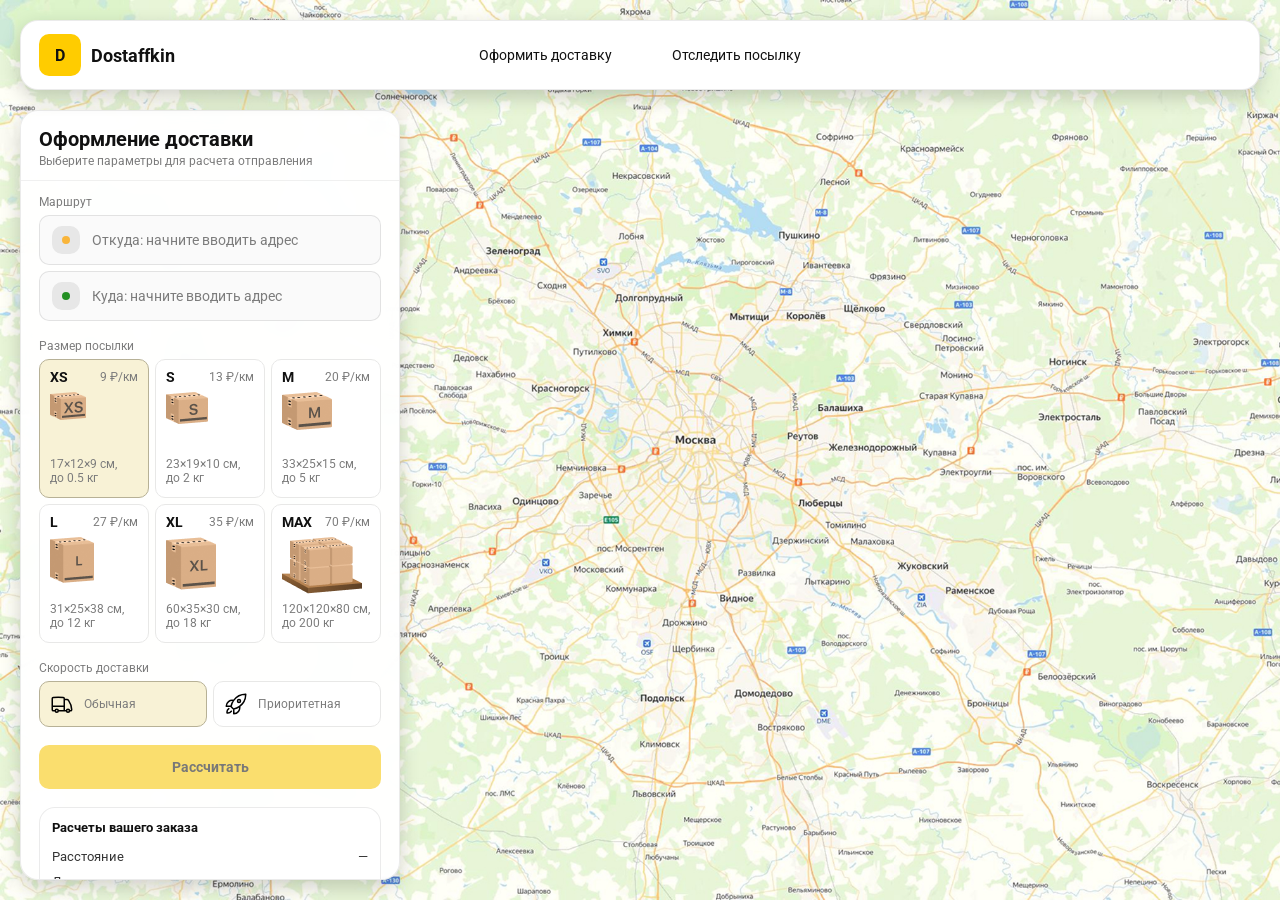
==== order.html @ 0b4ad9b1 "добавлена страница оформления доставки" ====
<!doctype html>
<html lang="ru">

<head>
    <meta charset="utf-8" />
    <meta name="viewport" content="width=device-width,initial-scale=1,maximum-scale=1,user-scalable=0" />
    <title>Оформление доставки</title>

    <link rel="stylesheet" href="styles/base.css" />
    <link rel="stylesheet" href="styles/base_adaptive.css" />

    <link rel="stylesheet" href="styles/order.css" />
    <link rel="stylesheet" href="styles/order_adaptive.css" />
</head>

<body>

</body>

</html>

<body>
    <header class="header">
        <a class="header-brand" href="#">
            <div class="header-logo">D</div>
            <div class="header-title">Dostaffkin</div>
        </a>

        <nav class="header-menu">
            <a class="header-link" href="#">Оформить <span>доставку</span></a>
            <a class="header-link" href="#">Отследить <span>посылку</span></a>
        </nav>
    </header>

    <aside class="main" id="sidebar">
        <div class="main-header">
            <div class="main-title">Оформление доставки</div>
            <div class="main-text">Выберите параметры для расчета отправления</div>
        </div>
        <div class="main-content">
            <div class="main-route">
                <div class="main-block-title">Маршрут</div>
                <div class="main-fields">
                    <div class="main-field" id="fromField">
                        <div class="main-pin"></div>
                        <input id="from" placeholder="Откуда: начните вводить адрес" autocomplete="off" />
                        <div class="main-ac" id="fromAc" role="listbox" aria-label="Подсказки адресов"></div>
                    </div>

                    <div class="main-field" id="toField">
                        <div class="main-pin"></div>
                        <input id="to" placeholder="Куда: начните вводить адрес" autocomplete="off" />
                        <div class="main-ac" id="toAc" role="listbox" aria-label="Подсказки адресов"></div>
                    </div>
                </div>
            </div>
            <div class="main-package">
                <div class="main-block-title">Размер посылки</div>

                <div class="main-sizes">
                    <div class="main-size-card is-active" data-value="xs">
                        <div class="main-size-top">
                            <div class="main-size-label">XS</div>
                            <div class="main-size-rate">9 ₽/км</div>
                        </div>
                        <div class="main-size-media">
                            <img src="images/sizes/xs.png" alt="Короб XS" />
                        </div>
                        <div class="main-size-description">17×12×9 см,<br>до 0.5 кг</div>
                    </div>

                    <div class="main-size-card" data-value="s">
                        <div class="main-size-top">
                            <div class="main-size-label">S</div>
                            <div class="main-size-rate">13 ₽/км</div>
                        </div>
                        <div class="main-size-media">
                            <img src="images/sizes/s.png" alt="Короб S" />
                        </div>
                        <div class="main-size-description">23×19×10 см,<br>до 2 кг</div>
                    </div>

                    <div class="main-size-card" data-value="m">
                        <div class="main-size-top">
                            <div class="main-size-label">M</div>
                            <div class="main-size-rate">20 ₽/км</div>
                        </div>
                        <div class="main-size-media">
                            <img src="images/sizes/m.png" alt="Короб M" />
                        </div>
                        <div class="main-size-description">33×25×15 см,<br>до 5 кг</div>
                    </div>

                    <div class="main-size-card" data-value="l">
                        <div class="main-size-top">
                            <div class="main-size-label">L</div>
                            <div class="main-size-rate">27 ₽/км</div>
                        </div>
                        <div class="main-size-media">
                            <img src="images/sizes/l.png" alt="Короб L" />
                        </div>
                        <div class="main-size-description">31×25×38 см,<br>до 12 кг</div>
                    </div>

                    <div class="main-size-card" data-value="xl">
                        <div class="main-size-top">
                            <div class="main-size-label">XL</div>
                            <div class="main-size-rate">35 ₽/км</div>
                        </div>
                        <div class="main-size-media">
                            <img src="images/sizes/xl.png" alt="Короб XL" />
                        </div>
                        <div class="main-size-description">60×35×30 см,<br>до 18 кг</div>
                    </div>

                    <div class="main-size-card" data-value="max">
                        <div class="main-size-top">
                            <div class="main-size-label">MAX</div>
                            <div class="main-size-rate">70 ₽/км</div>
                        </div>
                        <div class="main-size-media main-size-media-palleta">
                            <img src="images/sizes/max.png" alt="Паллета" />
                        </div>
                        <div class="main-size-description">120×120×80 см,<br>до 200 кг</div>
                    </div>
                </div>
            </div>

            <div class="main-speed">
                <div class="main-block-title">Скорость доставки</div>

                <div class="main-speeds">
                    <div class="main-speed-card is-active" data-value="regular">
                        <img class="main-speed-media" src="images/icons/regular.svg" alt="Regular" />
                        <div class="main-speed-description">Обычная</div>
                    </div>
                    <div class="main-speed-card" data-value="fast">
                        <img class="main-speed-media" src="images/icons/fast.svg" alt="Fast" />
                        <div class="main-speed-description">Приоритетная</div>
                    </div>

                </div>
            </div>

            <div class="main-calculate-block">
                <button id="calc" class="button calculate-button" type="button" disabled>Рассчитать</button>
            </div>
            <div class="main-result" id="result">
                <div class="main-result-title">Расчеты вашего заказа</div>
                <div class="main-result-lines">
                    <div class="main-result-line"><span>Расстояние</span><span id="distanceValue">—</span></div>
                    <div class="main-result-line"><span>Доставим через</span><span id="durationValue">—</span></div>
                    <div class="main-result-line"><span>Тариф</span><span id="rateValue">—</span></div>
                </div>
                <div class="main-price">
                    <div class="main-price-label">Итого</div>
                    <div class="main-price-value" id="totalValue">—</div>
                </div>
            </div>
            <div class="main-order-box">
                <div class="main-order-form" id="orderForm">
                    <div class="main-order-title">Оформление доставки</div>
                    <div class="main-block-info-row">
                        <div class="main-block-title">Контакты</div>
                        <div class="order-fields">
                            <div class="main-field">
                                <input id="customerName" placeholder="Ваше имя" autocomplete="off" />
                            </div>
                            <div class="main-field">
                                <input id="customerPhone" placeholder="Ваш телефон" autocomplete="off"
                                    inputmode="tel" />
                            </div>
                        </div>
                    </div>
                    <div class="main-block-info-row extra-info">
                        <div class="main-block-title">Дополнительная информация</div>
                        <div class="main-field textarea">
                            <textarea id="comment" placeholder="Детали доставки и комментарии"></textarea>
                        </div>
                    </div>
                    <button id="submit" class="button main-submit-request" type="button" disabled>Отправить
                        заявку
                    </button>
                </div>

                <div class="main-order-success" id="orderSuccess">
                    <div class="main-success-icon">✓</div>
                    <div class="main-success-title">Заявка отправлена!</div>
                    <div class="main-success-title">Номер отправления – <span id="orderId"></span></div>
                    <div class="main-success-subtitle">Мы скоро свяжемся с вами</div>
                </div>
            </div>
        </div>
    </aside>

    <div id="map"></div>
</body>

</html>
---- styles/base.css ----
*,
*::before,
*::after {
    box-sizing: border-box;
}

@font-face {
    font-family: "Roboto";
    src: url("../fonts/Roboto-Regular.ttf");
    font-weight: normal;
}

@font-face {
    font-family: "Roboto";
    src: url("../fonts/Roboto-Bold.ttf");
    font-weight: bold;
}

@font-face {
    font-family: "Roboto";
    src: url("../fonts/Roboto-Medium.ttf");
    font-weight: 500;
}

html,
body {
    margin: 0;
    color: #111111;
    font-family: "Roboto", sans-serif;
}

body {
    background: #FDFDFD;
}

.button {
    border: 0;
    outline: none;
    height: 44px;
    border-radius: 10px;
    font-size: 14px;
    font-weight: bold;
    cursor: pointer;
    font-family: inherit;
    transition: transform .08s ease, opacity .12s ease;
    background: #ffcc00;
    color: #111111;
    text-align: center;
    text-decoration: none;
}

.button:hover {
    background-color: #E5BC19;
}

.button:disabled {
    cursor: not-allowed;
    background-color: #FADE6E;
    color: #787878;
    transform: none;
}

.button.button-white {
    background: #ffffff;
    border: 1px solid #111111;
}

.button.button-white:hover {
    background: rgb(241 241 241);
}

.container {
    overflow: hidden;
    min-height: 100vh;
}

.header {
    border-radius: 18px;
    box-shadow: 0 7px 20px 0 #0000002E;
    backdrop-filter: blur(10px);
    background: #ffffff;
    left: 20px;
    border: 1px solid rgba(0, 0, 0, 0.08);
    position: fixed;
    right: 20px;
    top: 20px;
    padding: 14px 18px;
    height: 70px;
    display: flex;
    align-items: center;
    z-index: 6;
}

.header-brand {
    display: flex;
    align-items: center;
    text-decoration: none;
    gap: 10px;
}

.header-logo {
    width: 42px;
    height: 42px;
    border-radius: 10px;
    background: #FFCC00;
    display: grid;
    place-items: center;
    font-weight: bold;
    color: #111;
}

.header-title {
    font-size: 18px;
    font-weight: bold;
    color: #111111;
    text-decoration: none;
}

.header-menu {
    display: flex;
    align-items: center;
    gap: 60px;
    margin: 0;
    position: absolute;
    left: 50%;
    transform: translateX(-50%);
}

.header-link {
    font-size: 14px;
    color: #111111;
    text-decoration: none;
}


input,
textarea {
    width: 100%;
    border: 0;
    outline: none;
    background: transparent;
    font-size: 14px;
    color: #111111;
    font-family: inherit;
}

textarea {
    resize: vertical;
    min-height: 72px;
    padding: 2px 0;
}

input::placeholder,
textarea::placeholder {
    color: #7C7C7C;
}

.main-field {
    display: flex;
    align-items: center;
    margin-top: 6px;
    gap: 10px;
    border: 1px solid #1111111A;
    background: #FAFAFA;
    border-radius: 10px;
    padding: 10px 12px;
    position: relative;
    box-sizing: border-box;
    height: 50px;
}

.main-field.textarea {
    height: auto;
}
---- styles/base_adaptive.css ----
@media (max-width: 767px) {
    .header {
        left: 10px;
        right: 10px;
        top: 10px;
    }

    .header-link span {
        display: none;
    }

    .header-menu {
        gap: 20px;
        justify-content: flex-start;
        margin: 0 0 0 30px;
        position: static;
        transform: none;
    }
}

@media (max-width: 420px) {
    .header-title {
        display: none;
    }
}

@media (max-width: 374px) {
    .header-menu {
        gap: 10px;
        margin: 0 0 0 10px;
    }
}
---- styles/order.css ----
#map {
    background-image: url("../images/order-bg.jpg");
    background-size: cover;
    position: fixed;
    inset: 0;
}

.main {
    border-radius: 18px;
    box-shadow: 0 7px 20px 0 #0000002E;
    backdrop-filter: blur(10px);
    background: rgba(255, 255, 255, 0.96);
    left: 20px;
    border: 1px solid rgba(0, 0, 0, 0.08);
    position: fixed;
    top: 110px;
    bottom: 20px;
    width: 380px;
    display: flex;
    flex-direction: column;
    overflow: hidden;
    z-index: 5;
}

.main-header {
    padding: 18px 18px 12px 18px;
    border-bottom: 1px solid rgba(0, 0, 0, 0.06);
    display: flex;
    flex-direction: column;
}

.main-title {
    font-size: 20px;
    line-height: 100%;
    font-weight: bold;
}

.main-text {
    font-size: 12px;
    margin-top: 5px;
    color: #7C7C7C;
}

.main-content {
    padding: 14px 18px 18px 18px;
    overflow: auto;
    scrollbar-width: none;
    display: flex;
    flex-direction: column;
    gap: 18px;
    flex: 1;
}

.main-block-title {
    font-size: 12px;
    color: #7C7C7C;
}

.main-route .main-block-title,
.main-package .main-block-title {
    margin-bottom: 6px;
}

.main-pin {
    width: 28px;
    height: 28px;
    border-radius: 10px;
    background: rgba(17, 17, 17, 0.08);
    display: grid;
    place-items: center;
    flex: 0 0 auto;
    position: relative;
}

.main-pin::before {
    content: "";
    width: 8px;
    height: 8px;
    border-radius: 999px;
    background: orange;
    opacity: .75;
    display: block;
}

.main-field:last-child .main-pin::before {
    background: green;
    opacity: .85;
}

.main-field:focus-within {
    border-color: rgba(0, 0, 0, 0.20);
    box-shadow: 0 0 0 4px rgba(255, 204, 0, 0.35);
    background: rgba(255, 255, 255, 0.75);
}

.main-sizes {
    display: grid;
    gap: 6px;
    grid-template-columns: repeat(3, 1fr);
}

.main-size-card {
    border: 1px solid #E8E8E7;
    background: #FFFFFF;
    border-radius: 10px;
    padding: 10px;
    cursor: pointer;
    user-select: none;
    transition: transform .08s ease, border-color .12s ease, background .12s ease;
    min-height: 139px;
}

.main-size-card:hover {
    transform: translateY(-1px);
}

.main-size-card.is-active {
    background-color: #F8F2D6;
    border-color: #B7B196;
}

.main-size-top {
    display: flex;
    align-items: center;
    justify-content: space-between;
}

.main-size-label {
    font-weight: bold;
    font-size: 14px;
    color: #111111;
    line-height: 100%;
}

.main-size-rate {
    font-size: 12px;
    color: #7C7C7C;
    line-height: 100%;
}

.main-size-media {
    margin-top: 8px;
    height: 57px;
}

.main-size-description {
    margin-top: 8px;
    font-size: 12px;
    color: #7C7C7C;
    line-height: 1.2;
}

.calculate-button {
    width: 100%;
}

.main-result {
    border: 1px solid rgba(0, 0, 0, 0.08);
    background: rgba(255, 255, 255, 0.75);
    border-radius: 16px;
    padding: 12px;
    line-height: 1.25;
}

.main-result-title {
    font-weight: bold;
    font-size: 13px;
    color: #111111;
    margin-bottom: 13px;
}

.main-result-lines {
    gap: 8px;
    display: flex;
    flex-direction: column;
}

.main-result-line {
    font-size: 13px;
    color: rgba(17, 17, 17, 0.85);
    display: flex;
    justify-content: space-between;
}

.main-price {
    margin-top: 18px;
    padding-top: 10px;
    border-top: 1px dashed rgba(0, 0, 0, 0.12);
    display: flex;
    align-items: baseline;
    justify-content: space-between;
}

.main-price-label {
    font-size: 12px;
    color: rgba(17, 17, 17, 0.55);
}

.main-price-value {
    font-size: 20px;
    font-weight: bold;
    color: #111111;
    letter-spacing: -0.3px;
}

.main-order-box {
    background: #ffffff;
    border: 1px solid #E8E8E7;
    border-radius: 10px;
    padding: 12px;
}

.main-order-title {
    margin-bottom: 8px;
    font-weight: bold;
    font-size: 14px;
    color: #111111;
}

.main-block-info {
    display: flex;
    flex-direction: column;
    gap: 6px;
}

.order-fields {
    display: grid;
    grid-template-columns: 1fr 1fr;
    column-gap: 10px;
    margin-top: 6px;
}

.main-block-info-row.extra-info {
    display: block;
    margin-top: 13px;
}

.main-submit-request {
    width: 100%;
    margin-top: 6px;
}

.main-order-success {
    display: none;
    text-align: center;
    padding: 22px 12px;
    gap: 12px;
}

.main-order-success.is-visible {
    display: flex;
    flex-direction: column;
    align-items: center;
}

.main-success-icon {
    width: 56px;
    height: 56px;
    border-radius: 50%;
    background: #16a34a;
    color: #ffffff;
    display: grid;
    place-items: center;
    font-size: 30px;
}

.main-success-title {
    font-size: 14px;
    font-weight: bold;
    color: #111111;
}

.main-success-subtitle {
    font-size: 12px;
    color: rgba(17, 17, 17, 0.55);
    line-height: 1.3;
}

.main-speed .main-block-title {
    margin-bottom: 6px;
}

.main-speeds {
    display: grid;
    gap: 6px;
    grid-template-columns: repeat(2, 1fr);
}

.main-speed-card {
    border: 1px solid #E8E8E7;
    background: #FFFFFF;
    border-radius: 10px;
    padding: 10px;
    cursor: pointer;
    user-select: none;
    transition: transform .08s ease, border-color .12s ease, background .12s ease;
    display: flex;
    align-items: center;
    gap: 10px;
}

.main-speed-card:hover {
    transform: translateY(-1px);
}

.main-speed-card.is-active {
    background-color: #F8F2D6;
    border-color: #B7B196;
}

.main-speed-description {
    font-size: 12px;
    color: #7C7C7C;
    line-height: 1.2;
}
---- styles/order_adaptive.css ----
@media (max-width: 767px) {
    .main {
        left: 10px;
        right: 10px;
        top: 50%;
        bottom: 12px;
        width: auto;
        max-width: none;
    }
}

@media (max-width: 420px) {
    .main-sizes {
        grid-template-columns: repeat(2, 1fr);
    }
}
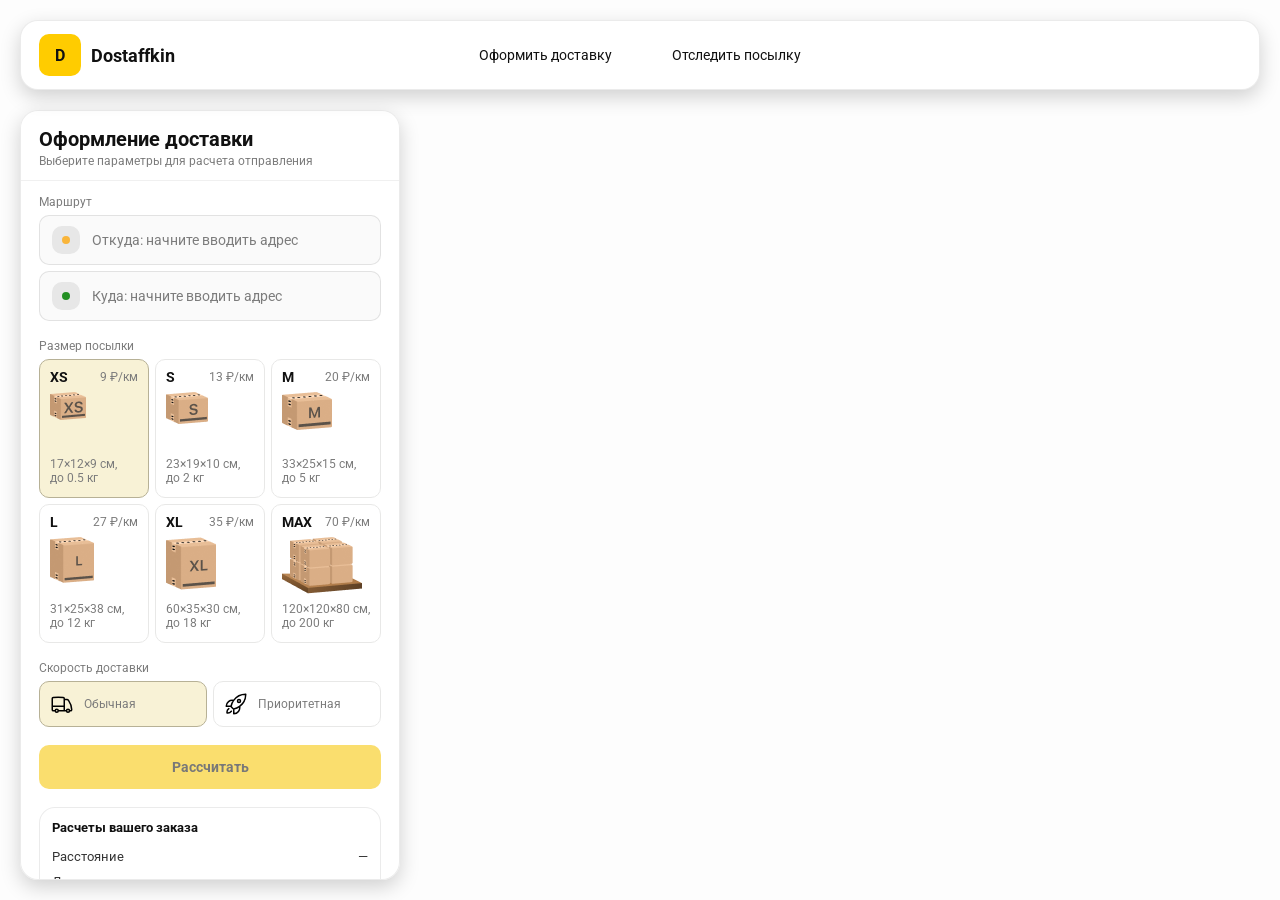
==== commit 76ea1c94: "добавлен js скрипт для динамического расчета стоимости и отслеживания заказа" ====
--- a/order.html
+++ b/order.html
@@ -11,6 +11,10 @@
 
     <link rel="stylesheet" href="styles/order.css" />
     <link rel="stylesheet" href="styles/order_adaptive.css" />
+
+    <script
+        src="https://api-maps.yandex.ru/2.1/?lang=ru_RU&apikey=80ed9216-8729-4eb7-a1d2-35225a9b776a&suggest_apikey=a6187b75-12fe-42eb-b765-6c65314d5db3"
+        type="text/javascript"></script>
 </head>
 
 <body>
@@ -194,6 +198,8 @@
     </aside>
 
     <div id="map"></div>
+
+    <script src="scripts/order.js"></script>
 </body>
 
 </html>
--- a/styles/order.css
+++ b/styles/order.css
@@ -1,6 +1,4 @@
 #map {
-    background-image: url("../images/order-bg.jpg");
-    background-size: cover;
     position: fixed;
     inset: 0;
 }
